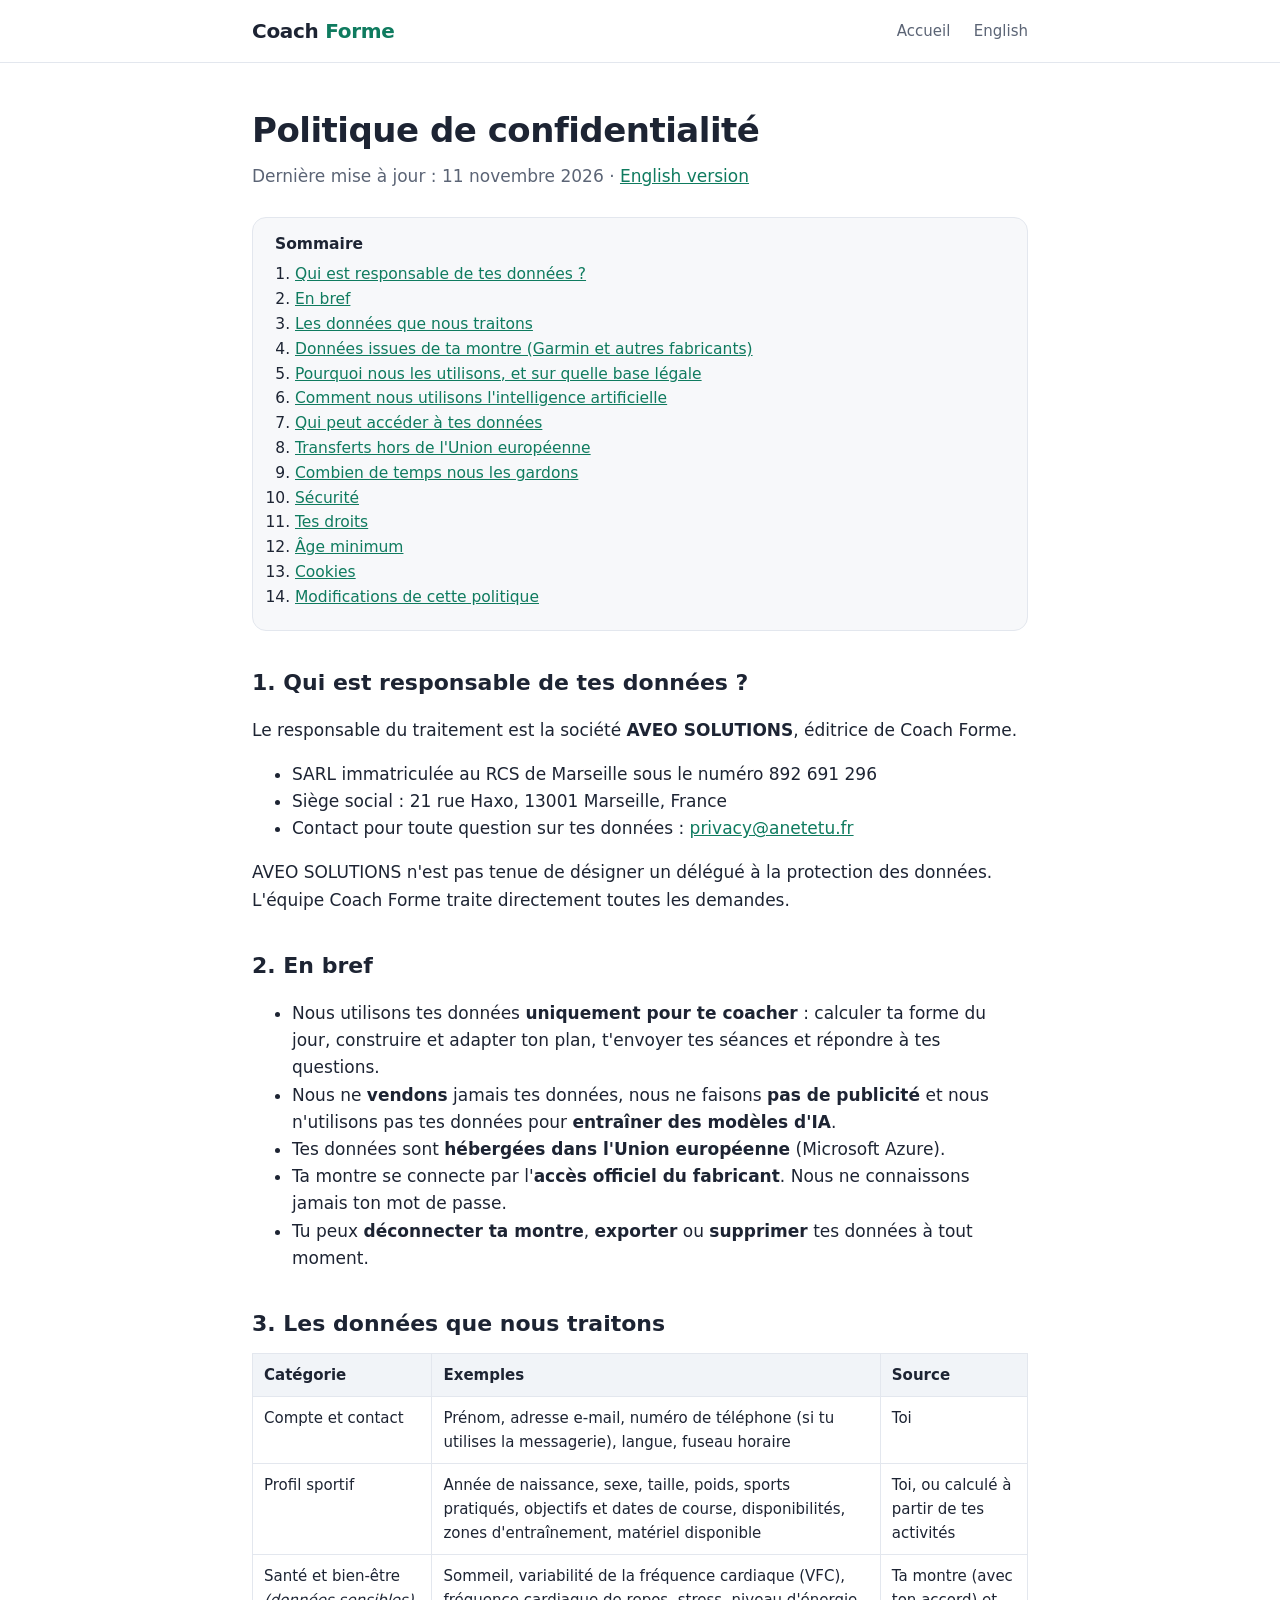
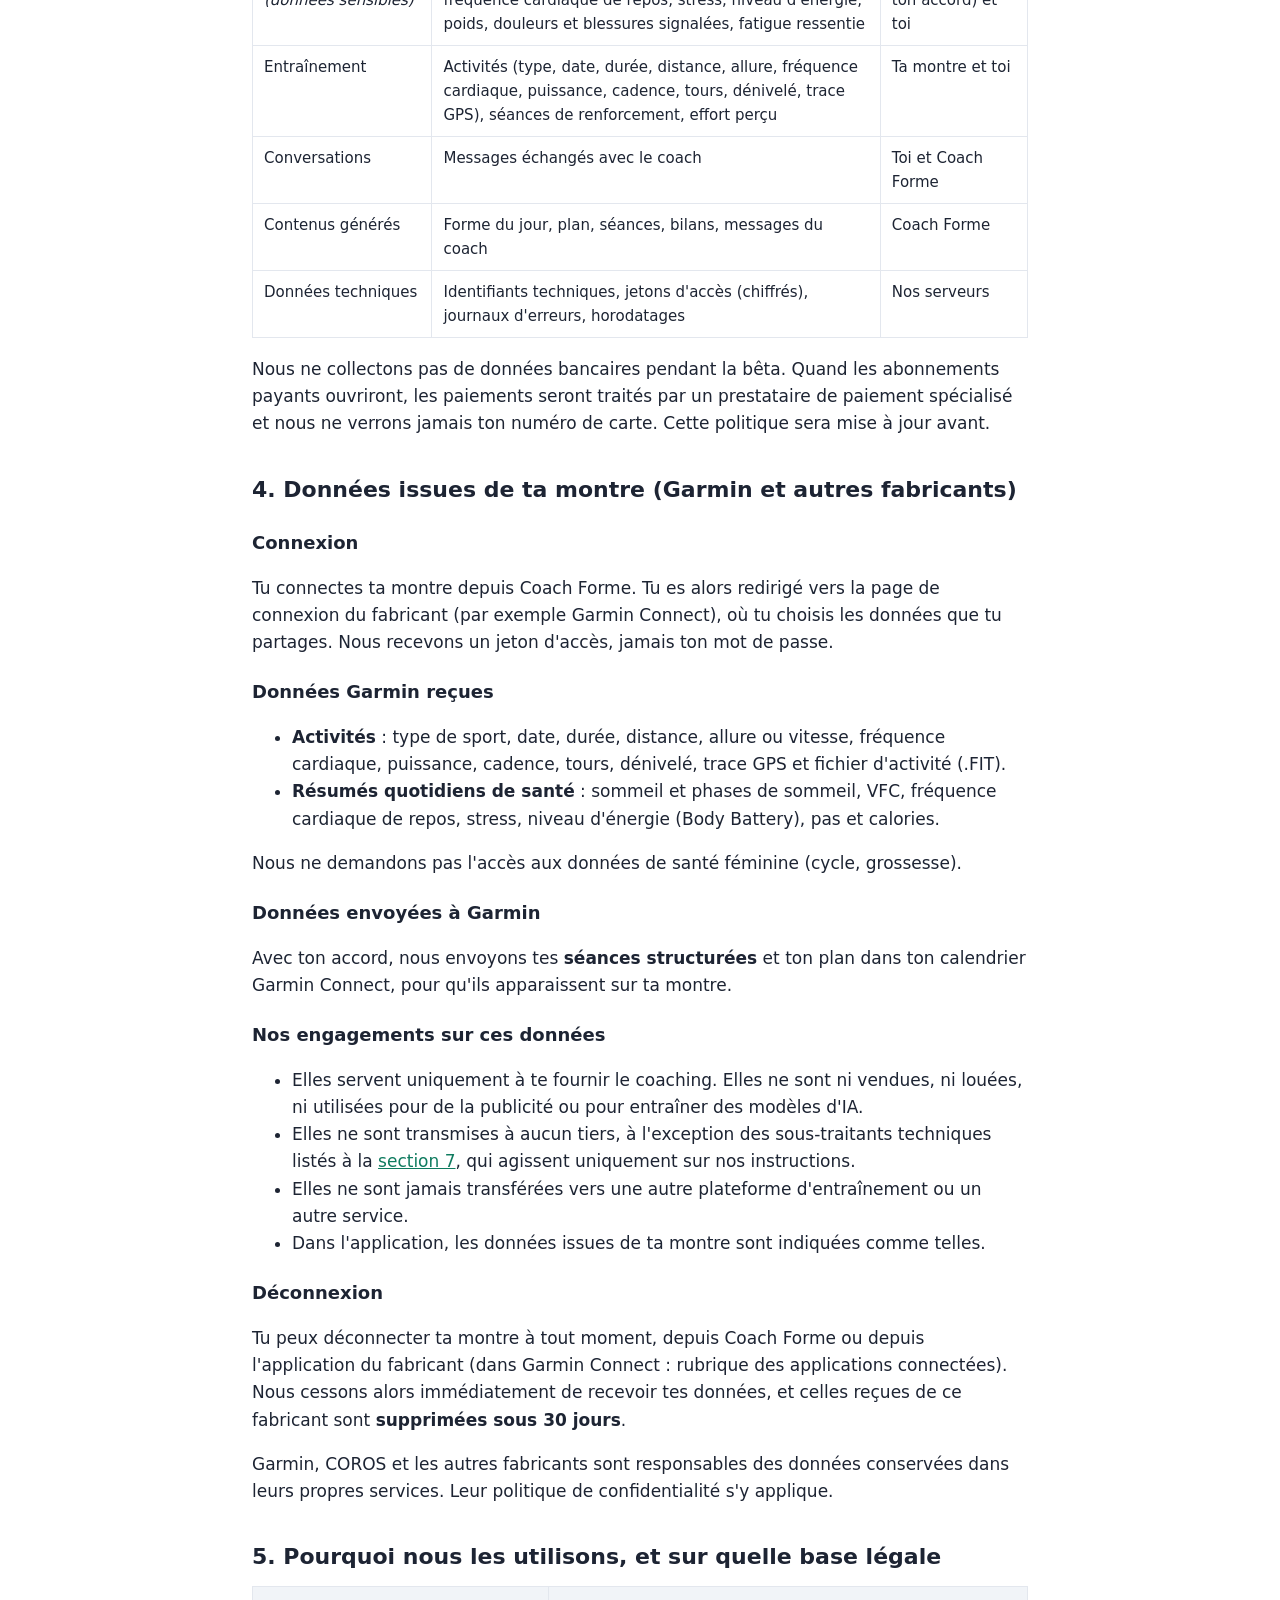
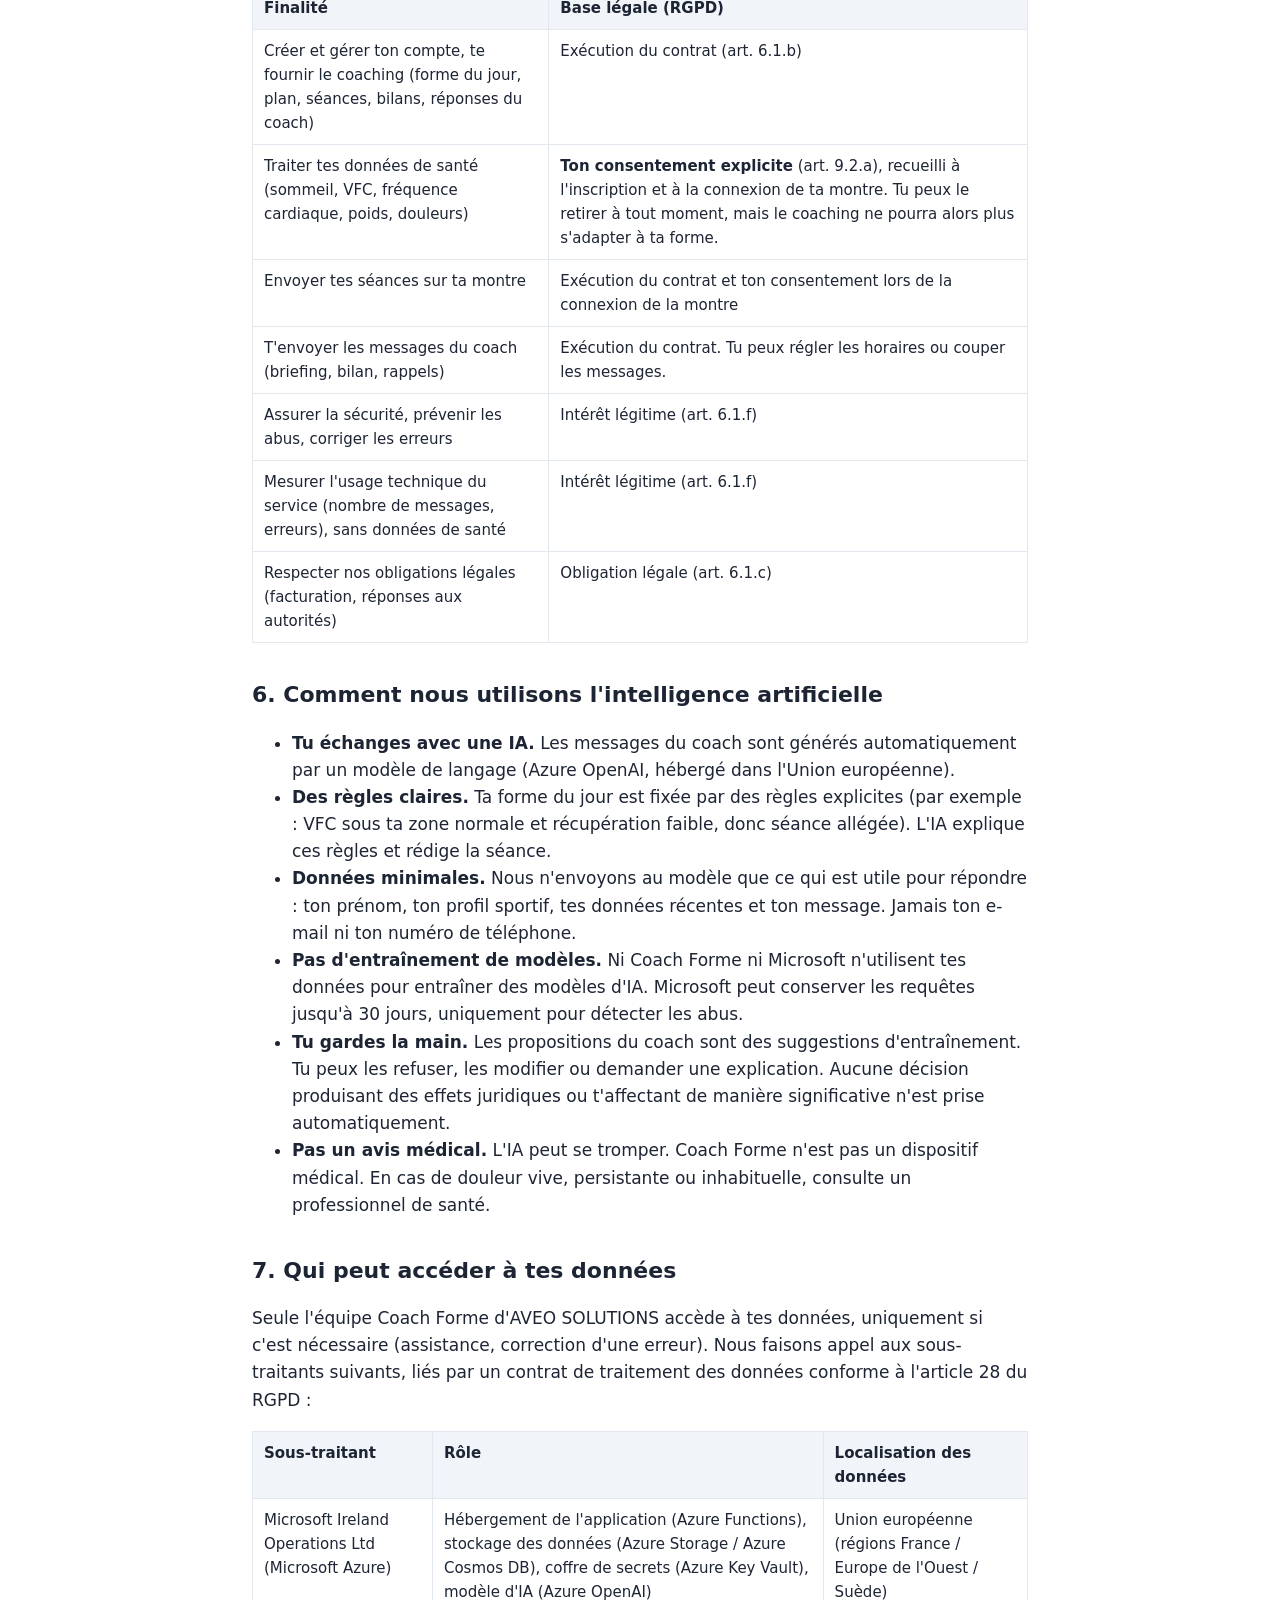
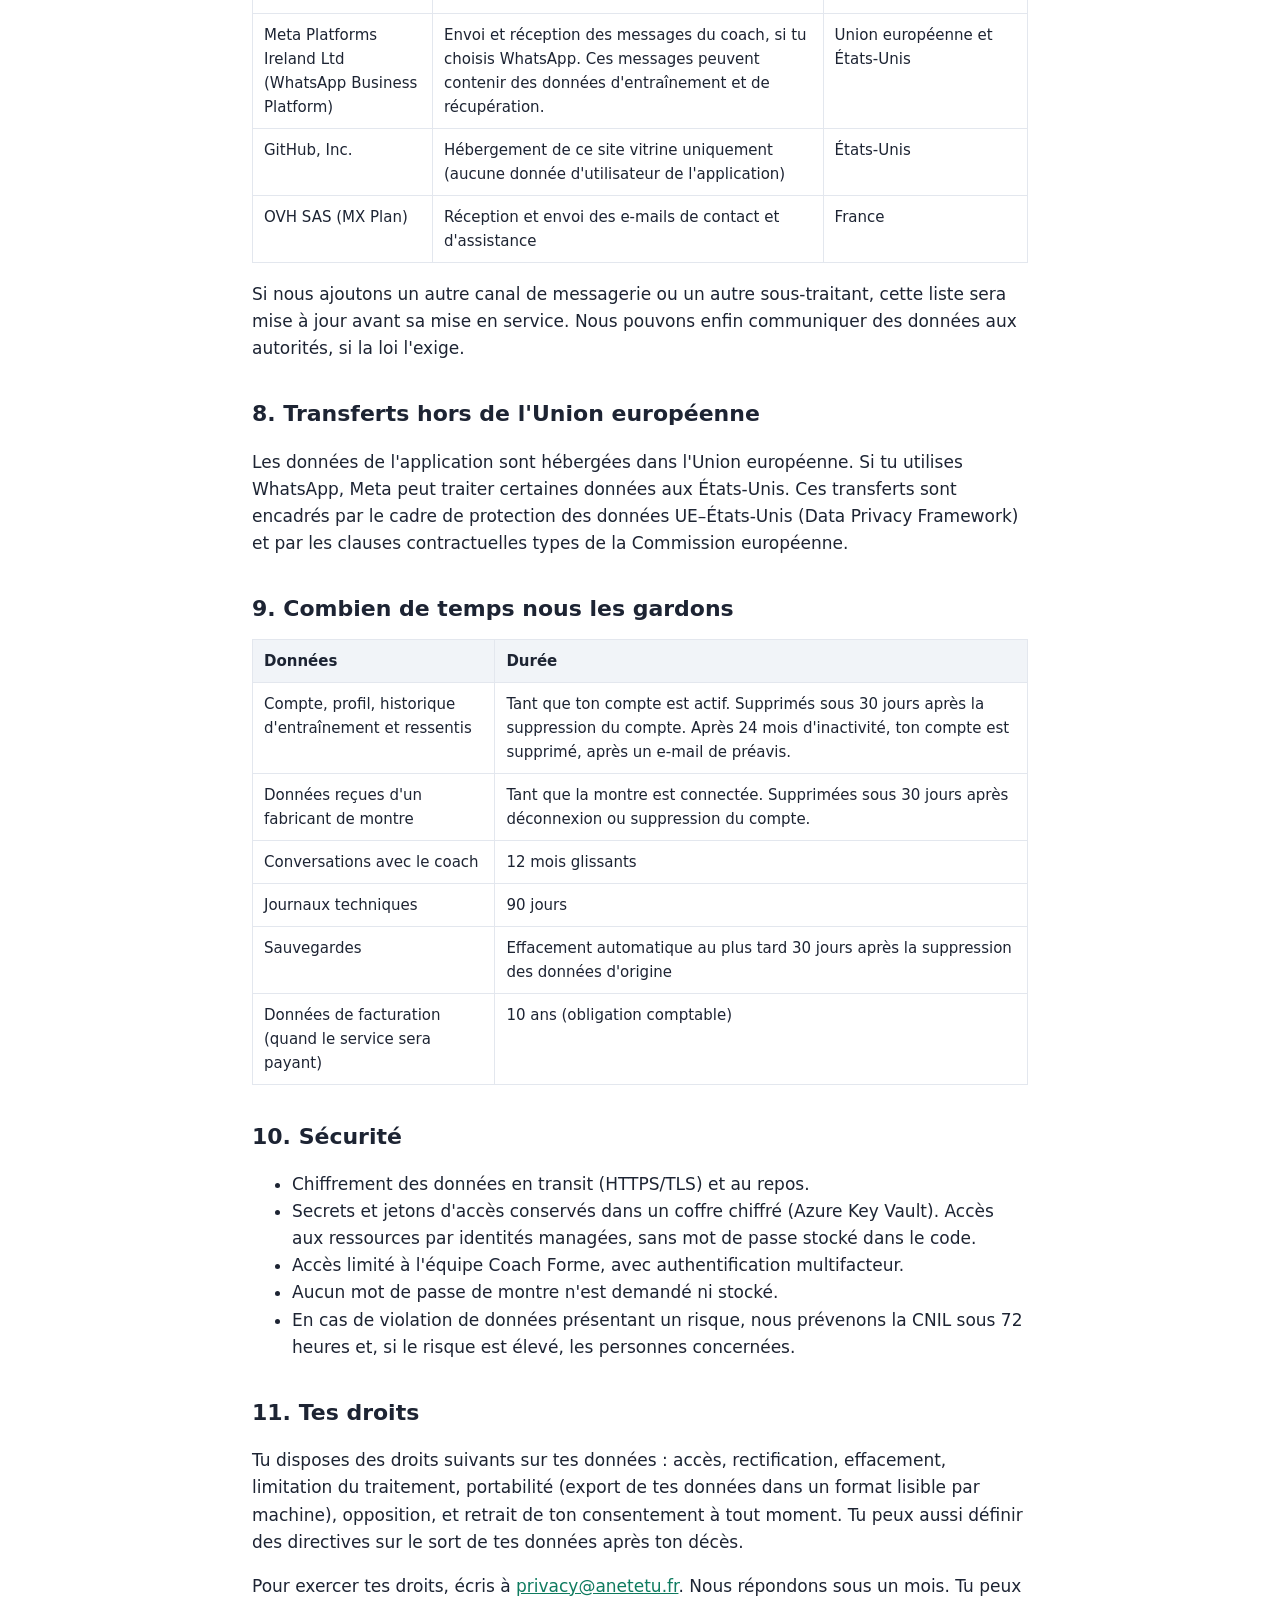
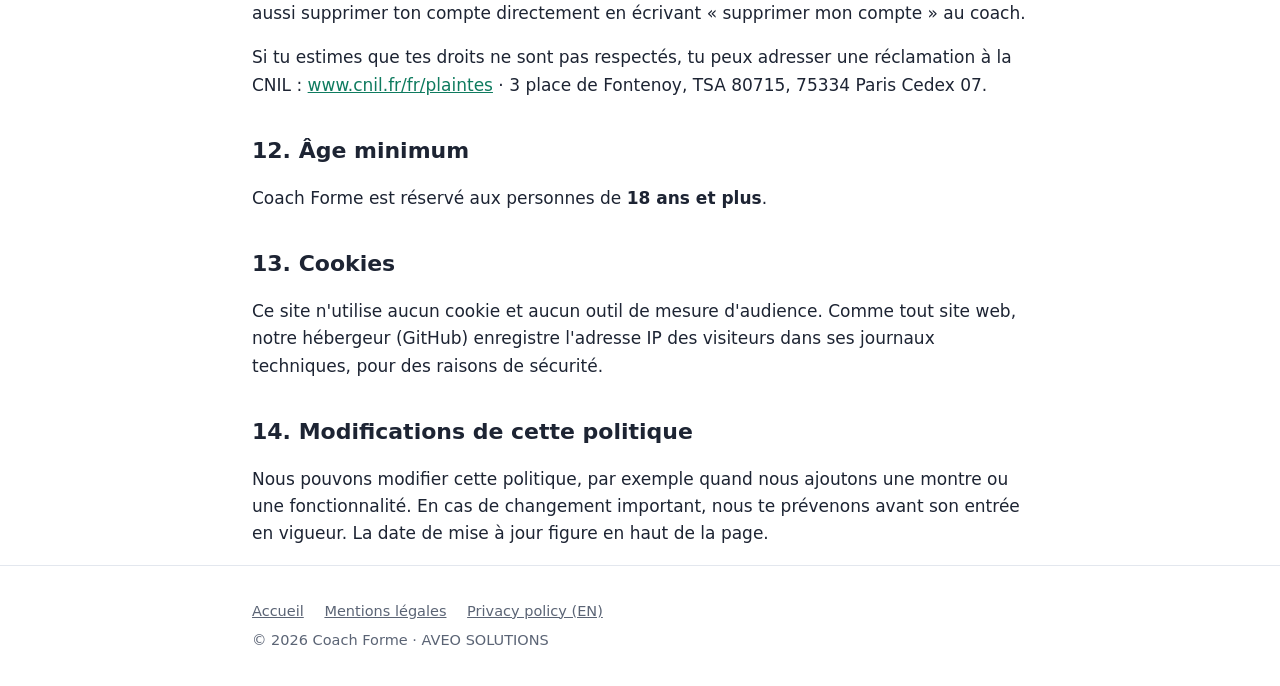
==== confidentialite.html @ 78393c91 "Site Coach Forme : accueil, confidentialité FR/EN, mentions légales" ====
<!DOCTYPE html>
<html lang="fr">
<head>
  <meta charset="utf-8">
  <meta name="viewport" content="width=device-width, initial-scale=1">
  <title>Politique de confidentialité – Coach Forme</title>
  <link rel="stylesheet" href="styles.css">
  <link rel="icon" href="data:image/svg+xml,%3Csvg xmlns=%22http://www.w3.org/2000/svg%22 viewBox=%220 0 100 100%22%3E%3Ctext y=%22.9em%22 font-size=%2290%22%3E%F0%9F%8F%83%3C/text%3E%3C/svg%3E">
</head>
<body class="legal">

<header class="site">
  <div class="wrap">
    <a class="logo" href="index.html">Coach <span>Forme</span></a>
    <nav>
      <a href="index.html">Accueil</a>
      <a href="privacy.html">English</a>
    </nav>
  </div>
</header>

<main class="wrap">
  <h1>Politique de confidentialité</h1>
  <p class="updated">Dernière mise à jour : 11 novembre 2026 · <a href="privacy.html">English version</a></p>

  <div class="toc">
    <strong>Sommaire</strong>
    <ol>
      <li><a href="#qui">Qui est responsable de tes données ?</a></li>
      <li><a href="#bref">En bref</a></li>
      <li><a href="#collecte">Les données que nous traitons</a></li>
      <li><a href="#montres">Données issues de ta montre (Garmin et autres fabricants)</a></li>
      <li><a href="#finalites">Pourquoi nous les utilisons, et sur quelle base légale</a></li>
      <li><a href="#ia">Comment nous utilisons l'intelligence artificielle</a></li>
      <li><a href="#destinataires">Qui peut accéder à tes données</a></li>
      <li><a href="#transferts">Transferts hors de l'Union européenne</a></li>
      <li><a href="#conservation">Combien de temps nous les gardons</a></li>
      <li><a href="#securite">Sécurité</a></li>
      <li><a href="#droits">Tes droits</a></li>
      <li><a href="#age">Âge minimum</a></li>
      <li><a href="#cookies">Cookies</a></li>
      <li><a href="#modifs">Modifications de cette politique</a></li>
    </ol>
  </div>

  <h2 id="qui">1. Qui est responsable de tes données ?</h2>
  <p>Le responsable du traitement est la société <strong>AVEO SOLUTIONS</strong>, éditrice de Coach Forme.</p>
  <ul>
    <li>SARL immatriculée au RCS de Marseille sous le numéro 892 691 296</li>
    <li>Siège social : 21 rue Haxo, 13001 Marseille, France</li>
    <li>Contact pour toute question sur tes données : <a href="mailto:privacy@anetetu.fr">privacy@anetetu.fr</a></li>
  </ul>
  <p>AVEO SOLUTIONS n'est pas tenue de désigner un délégué à la protection des données. L'équipe Coach Forme traite directement toutes les demandes.</p>

  <h2 id="bref">2. En bref</h2>
  <ul>
    <li>Nous utilisons tes données <strong>uniquement pour te coacher</strong> : calculer ta forme du jour, construire et adapter ton plan, t'envoyer tes séances et répondre à tes questions.</li>
    <li>Nous ne <strong>vendons</strong> jamais tes données, nous ne faisons <strong>pas de publicité</strong> et nous n'utilisons pas tes données pour <strong>entraîner des modèles d'IA</strong>.</li>
    <li>Tes données sont <strong>hébergées dans l'Union européenne</strong> (Microsoft Azure).</li>
    <li>Ta montre se connecte par l'<strong>accès officiel du fabricant</strong>. Nous ne connaissons jamais ton mot de passe.</li>
    <li>Tu peux <strong>déconnecter ta montre</strong>, <strong>exporter</strong> ou <strong>supprimer</strong> tes données à tout moment.</li>
  </ul>

  <h2 id="collecte">3. Les données que nous traitons</h2>
  <table>
    <tr><th>Catégorie</th><th>Exemples</th><th>Source</th></tr>
    <tr><td>Compte et contact</td><td>Prénom, adresse e-mail, numéro de téléphone (si tu utilises la messagerie), langue, fuseau horaire</td><td>Toi</td></tr>
    <tr><td>Profil sportif</td><td>Année de naissance, sexe, taille, poids, sports pratiqués, objectifs et dates de course, disponibilités, zones d'entraînement, matériel disponible</td><td>Toi, ou calculé à partir de tes activités</td></tr>
    <tr><td>Santé et bien-être <em>(données sensibles)</em></td><td>Sommeil, variabilité de la fréquence cardiaque (VFC), fréquence cardiaque de repos, stress, niveau d'énergie, poids, douleurs et blessures signalées, fatigue ressentie</td><td>Ta montre (avec ton accord) et toi</td></tr>
    <tr><td>Entraînement</td><td>Activités (type, date, durée, distance, allure, fréquence cardiaque, puissance, cadence, tours, dénivelé, trace GPS), séances de renforcement, effort perçu</td><td>Ta montre et toi</td></tr>
    <tr><td>Conversations</td><td>Messages échangés avec le coach</td><td>Toi et Coach Forme</td></tr>
    <tr><td>Contenus générés</td><td>Forme du jour, plan, séances, bilans, messages du coach</td><td>Coach Forme</td></tr>
    <tr><td>Données techniques</td><td>Identifiants techniques, jetons d'accès (chiffrés), journaux d'erreurs, horodatages</td><td>Nos serveurs</td></tr>
  </table>
  <p>Nous ne collectons pas de données bancaires pendant la bêta. Quand les abonnements payants ouvriront, les paiements seront traités par un prestataire de paiement spécialisé et nous ne verrons jamais ton numéro de carte. Cette politique sera mise à jour avant.</p>

  <h2 id="montres">4. Données issues de ta montre (Garmin et autres fabricants)</h2>
  <h3>Connexion</h3>
  <p>Tu connectes ta montre depuis Coach Forme. Tu es alors redirigé vers la page de connexion du fabricant (par exemple Garmin Connect), où tu choisis les données que tu partages. Nous recevons un jeton d'accès, jamais ton mot de passe.</p>
  <h3>Données Garmin reçues</h3>
  <ul>
    <li><strong>Activités</strong> : type de sport, date, durée, distance, allure ou vitesse, fréquence cardiaque, puissance, cadence, tours, dénivelé, trace GPS et fichier d'activité (.FIT).</li>
    <li><strong>Résumés quotidiens de santé</strong> : sommeil et phases de sommeil, VFC, fréquence cardiaque de repos, stress, niveau d'énergie (Body Battery), pas et calories.</li>
  </ul>
  <p>Nous ne demandons pas l'accès aux données de santé féminine (cycle, grossesse).</p>
  <h3>Données envoyées à Garmin</h3>
  <p>Avec ton accord, nous envoyons tes <strong>séances structurées</strong> et ton plan dans ton calendrier Garmin Connect, pour qu'ils apparaissent sur ta montre.</p>
  <h3>Nos engagements sur ces données</h3>
  <ul>
    <li>Elles servent uniquement à te fournir le coaching. Elles ne sont ni vendues, ni louées, ni utilisées pour de la publicité ou pour entraîner des modèles d'IA.</li>
    <li>Elles ne sont transmises à aucun tiers, à l'exception des sous-traitants techniques listés à la <a href="#destinataires">section 7</a>, qui agissent uniquement sur nos instructions.</li>
    <li>Elles ne sont jamais transférées vers une autre plateforme d'entraînement ou un autre service.</li>
    <li>Dans l'application, les données issues de ta montre sont indiquées comme telles.</li>
  </ul>
  <h3>Déconnexion</h3>
  <p>Tu peux déconnecter ta montre à tout moment, depuis Coach Forme ou depuis l'application du fabricant (dans Garmin Connect : rubrique des applications connectées). Nous cessons alors immédiatement de recevoir tes données, et celles reçues de ce fabricant sont <strong>supprimées sous 30 jours</strong>.</p>
  <p>Garmin, COROS et les autres fabricants sont responsables des données conservées dans leurs propres services. Leur politique de confidentialité s'y applique.</p>

  <h2 id="finalites">5. Pourquoi nous les utilisons, et sur quelle base légale</h2>
  <table>
    <tr><th>Finalité</th><th>Base légale (RGPD)</th></tr>
    <tr><td>Créer et gérer ton compte, te fournir le coaching (forme du jour, plan, séances, bilans, réponses du coach)</td><td>Exécution du contrat (art. 6.1.b)</td></tr>
    <tr><td>Traiter tes données de santé (sommeil, VFC, fréquence cardiaque, poids, douleurs)</td><td><strong>Ton consentement explicite</strong> (art. 9.2.a), recueilli à l'inscription et à la connexion de ta montre. Tu peux le retirer à tout moment, mais le coaching ne pourra alors plus s'adapter à ta forme.</td></tr>
    <tr><td>Envoyer tes séances sur ta montre</td><td>Exécution du contrat et ton consentement lors de la connexion de la montre</td></tr>
    <tr><td>T'envoyer les messages du coach (briefing, bilan, rappels)</td><td>Exécution du contrat. Tu peux régler les horaires ou couper les messages.</td></tr>
    <tr><td>Assurer la sécurité, prévenir les abus, corriger les erreurs</td><td>Intérêt légitime (art. 6.1.f)</td></tr>
    <tr><td>Mesurer l'usage technique du service (nombre de messages, erreurs), sans données de santé</td><td>Intérêt légitime (art. 6.1.f)</td></tr>
    <tr><td>Respecter nos obligations légales (facturation, réponses aux autorités)</td><td>Obligation légale (art. 6.1.c)</td></tr>
  </table>

  <h2 id="ia">6. Comment nous utilisons l'intelligence artificielle</h2>
  <ul>
    <li><strong>Tu échanges avec une IA.</strong> Les messages du coach sont générés automatiquement par un modèle de langage (Azure OpenAI, hébergé dans l'Union européenne).</li>
    <li><strong>Des règles claires.</strong> Ta forme du jour est fixée par des règles explicites (par exemple : VFC sous ta zone normale et récupération faible, donc séance allégée). L'IA explique ces règles et rédige la séance.</li>
    <li><strong>Données minimales.</strong> Nous n'envoyons au modèle que ce qui est utile pour répondre : ton prénom, ton profil sportif, tes données récentes et ton message. Jamais ton e-mail ni ton numéro de téléphone.</li>
    <li><strong>Pas d'entraînement de modèles.</strong> Ni Coach Forme ni Microsoft n'utilisent tes données pour entraîner des modèles d'IA. Microsoft peut conserver les requêtes jusqu'à 30 jours, uniquement pour détecter les abus.</li>
    <li><strong>Tu gardes la main.</strong> Les propositions du coach sont des suggestions d'entraînement. Tu peux les refuser, les modifier ou demander une explication. Aucune décision produisant des effets juridiques ou t'affectant de manière significative n'est prise automatiquement.</li>
    <li><strong>Pas un avis médical.</strong> L'IA peut se tromper. Coach Forme n'est pas un dispositif médical. En cas de douleur vive, persistante ou inhabituelle, consulte un professionnel de santé.</li>
  </ul>

  <h2 id="destinataires">7. Qui peut accéder à tes données</h2>
  <p>Seule l'équipe Coach Forme d'AVEO SOLUTIONS accède à tes données, uniquement si c'est nécessaire (assistance, correction d'une erreur). Nous faisons appel aux sous-traitants suivants, liés par un contrat de traitement des données conforme à l'article 28 du RGPD :</p>
  <table>
    <tr><th>Sous-traitant</th><th>Rôle</th><th>Localisation des données</th></tr>
    <tr><td>Microsoft Ireland Operations Ltd (Microsoft Azure)</td><td>Hébergement de l'application (Azure Functions), stockage des données (Azure Storage / Azure Cosmos DB), coffre de secrets (Azure Key Vault), modèle d'IA (Azure OpenAI)</td><td>Union européenne (régions France / Europe de l'Ouest / Suède)</td></tr>
    <tr><td>Meta Platforms Ireland Ltd (WhatsApp Business Platform)</td><td>Envoi et réception des messages du coach, si tu choisis WhatsApp. Ces messages peuvent contenir des données d'entraînement et de récupération.</td><td>Union européenne et États-Unis</td></tr>
    <tr><td>GitHub, Inc.</td><td>Hébergement de ce site vitrine uniquement (aucune donnée d'utilisateur de l'application)</td><td>États-Unis</td></tr>
    <tr><td>OVH SAS (MX Plan)</td><td>Réception et envoi des e-mails de contact et d'assistance</td><td>France</td></tr>
  </table>
  <p>Si nous ajoutons un autre canal de messagerie ou un autre sous-traitant, cette liste sera mise à jour avant sa mise en service. Nous pouvons enfin communiquer des données aux autorités, si la loi l'exige.</p>

  <h2 id="transferts">8. Transferts hors de l'Union européenne</h2>
  <p>Les données de l'application sont hébergées dans l'Union européenne. Si tu utilises WhatsApp, Meta peut traiter certaines données aux États-Unis. Ces transferts sont encadrés par le cadre de protection des données UE–États-Unis (Data Privacy Framework) et par les clauses contractuelles types de la Commission européenne.</p>

  <h2 id="conservation">9. Combien de temps nous les gardons</h2>
  <table>
    <tr><th>Données</th><th>Durée</th></tr>
    <tr><td>Compte, profil, historique d'entraînement et ressentis</td><td>Tant que ton compte est actif. Supprimés sous 30 jours après la suppression du compte. Après 24 mois d'inactivité, ton compte est supprimé, après un e-mail de préavis.</td></tr>
    <tr><td>Données reçues d'un fabricant de montre</td><td>Tant que la montre est connectée. Supprimées sous 30 jours après déconnexion ou suppression du compte.</td></tr>
    <tr><td>Conversations avec le coach</td><td>12 mois glissants</td></tr>
    <tr><td>Journaux techniques</td><td>90 jours</td></tr>
    <tr><td>Sauvegardes</td><td>Effacement automatique au plus tard 30 jours après la suppression des données d'origine</td></tr>
    <tr><td>Données de facturation (quand le service sera payant)</td><td>10 ans (obligation comptable)</td></tr>
  </table>

  <h2 id="securite">10. Sécurité</h2>
  <ul>
    <li>Chiffrement des données en transit (HTTPS/TLS) et au repos.</li>
    <li>Secrets et jetons d'accès conservés dans un coffre chiffré (Azure Key Vault). Accès aux ressources par identités managées, sans mot de passe stocké dans le code.</li>
    <li>Accès limité à l'équipe Coach Forme, avec authentification multifacteur.</li>
    <li>Aucun mot de passe de montre n'est demandé ni stocké.</li>
    <li>En cas de violation de données présentant un risque, nous prévenons la CNIL sous 72 heures et, si le risque est élevé, les personnes concernées.</li>
  </ul>

  <h2 id="droits">11. Tes droits</h2>
  <p>Tu disposes des droits suivants sur tes données : accès, rectification, effacement, limitation du traitement, portabilité (export de tes données dans un format lisible par machine), opposition, et retrait de ton consentement à tout moment. Tu peux aussi définir des directives sur le sort de tes données après ton décès.</p>
  <p>Pour exercer tes droits, écris à <a href="mailto:privacy@anetetu.fr">privacy@anetetu.fr</a>. Nous répondons sous un mois. Tu peux aussi supprimer ton compte directement en écrivant « supprimer mon compte » au coach.</p>
  <p>Si tu estimes que tes droits ne sont pas respectés, tu peux adresser une réclamation à la CNIL : <a href="https://www.cnil.fr/fr/plaintes">www.cnil.fr/fr/plaintes</a> · 3 place de Fontenoy, TSA 80715, 75334 Paris Cedex 07.</p>

  <h2 id="age">12. Âge minimum</h2>
  <p>Coach Forme est réservé aux personnes de <strong>18 ans et plus</strong>.</p>

  <h2 id="cookies">13. Cookies</h2>
  <p>Ce site n'utilise aucun cookie et aucun outil de mesure d'audience. Comme tout site web, notre hébergeur (GitHub) enregistre l'adresse IP des visiteurs dans ses journaux techniques, pour des raisons de sécurité.</p>

  <h2 id="modifs">14. Modifications de cette politique</h2>
  <p>Nous pouvons modifier cette politique, par exemple quand nous ajoutons une montre ou une fonctionnalité. En cas de changement important, nous te prévenons avant son entrée en vigueur. La date de mise à jour figure en haut de la page.</p>
</main>

<footer class="site">
  <div class="wrap">
    <p>
      <a href="index.html">Accueil</a>
      <a href="mentions-legales.html">Mentions légales</a>
      <a href="privacy.html">Privacy policy (EN)</a>
    </p>
    <p>© 2026 Coach Forme · AVEO SOLUTIONS</p>
  </div>
</footer>

</body>
</html>
---- styles.css ----
:root {
  --bg: #f7f8fa;
  --card: #ffffff;
  --ink: #1d2433;
  --muted: #5b6475;
  --line: #e3e7ee;
  --brand: #0f7b5f;
  --brand-dark: #0a5c47;
  --accent: #ff7a3d;
  --radius: 14px;
}

* { box-sizing: border-box; }

html { scroll-behavior: smooth; }

body {
  margin: 0;
  font-family: system-ui, -apple-system, "Segoe UI", Roboto, "Helvetica Neue", Arial, sans-serif;
  font-size: 17px;
  line-height: 1.6;
  color: var(--ink);
  background: var(--bg);
}

a { color: var(--brand); }
a:hover { color: var(--brand-dark); }

.wrap { max-width: 980px; margin: 0 auto; padding: 0 22px; }

header.site {
  background: var(--card);
  border-bottom: 1px solid var(--line);
  position: sticky;
  top: 0;
  z-index: 10;
}
header.site .wrap {
  display: flex;
  align-items: center;
  justify-content: space-between;
  height: 62px;
}
.logo {
  font-weight: 800;
  font-size: 20px;
  color: var(--ink);
  text-decoration: none;
  letter-spacing: -0.3px;
}
.logo span { color: var(--brand); }
nav a {
  margin-left: 18px;
  font-size: 15px;
  color: var(--muted);
  text-decoration: none;
}
nav a:hover { color: var(--ink); }

.hero {
  padding: 72px 0 56px;
  background: linear-gradient(160deg, #e9f6f1 0%, #f7f8fa 60%);
}
.hero h1 {
  font-size: 44px;
  line-height: 1.12;
  margin: 0 0 16px;
  letter-spacing: -1px;
}
.hero p.lead {
  font-size: 20px;
  color: var(--muted);
  max-width: 680px;
  margin: 0 0 28px;
}
.badge {
  display: inline-block;
  background: #fff3ec;
  color: #b4471a;
  border: 1px solid #ffd7c2;
  border-radius: 999px;
  padding: 4px 12px;
  font-size: 14px;
  font-weight: 600;
  margin-bottom: 18px;
}
.btn {
  display: inline-block;
  background: var(--brand);
  color: #fff;
  padding: 13px 22px;
  border-radius: 10px;
  font-weight: 700;
  text-decoration: none;
}
.btn:hover { background: var(--brand-dark); color: #fff; }
.btn.ghost {
  background: transparent;
  color: var(--brand);
  border: 2px solid var(--brand);
  margin-left: 10px;
}

section { padding: 56px 0; }
section h2 {
  font-size: 30px;
  margin: 0 0 10px;
  letter-spacing: -0.5px;
}
section p.sub { color: var(--muted); margin: 0 0 28px; }

.grid {
  display: grid;
  grid-template-columns: repeat(auto-fit, minmax(210px, 1fr));
  gap: 18px;
}
.card {
  background: var(--card);
  border: 1px solid var(--line);
  border-radius: var(--radius);
  padding: 22px;
}
.card .icon { font-size: 28px; }
.card h3 { margin: 8px 0 6px; font-size: 18px; }
.card p { margin: 0; color: var(--muted); font-size: 15.5px; }

.devices { display: flex; flex-wrap: wrap; gap: 12px; }
.device {
  background: var(--card);
  border: 1px solid var(--line);
  border-radius: 10px;
  padding: 10px 16px;
  font-weight: 600;
}
.device small { display: block; font-weight: 400; color: var(--muted); }

.notice {
  background: #fffbea;
  border: 1px solid #f3e3a1;
  border-radius: var(--radius);
  padding: 16px 20px;
  font-size: 15.5px;
}

footer.site {
  border-top: 1px solid var(--line);
  background: var(--card);
  padding: 28px 0;
  font-size: 14.5px;
  color: var(--muted);
}
footer.site a { color: var(--muted); margin-right: 16px; }
footer.site p { margin: 6px 0; }

/* Legal pages */
.legal { background: var(--card); }
.legal .wrap { max-width: 820px; }
.legal h1 { font-size: 34px; margin: 40px 0 6px; letter-spacing: -0.5px; }
.legal .updated { color: var(--muted); margin: 0 0 26px; }
.legal h2 { font-size: 22px; margin: 34px 0 10px; }
.legal h3 { font-size: 18px; margin: 22px 0 8px; }
.legal table {
  width: 100%;
  border-collapse: collapse;
  margin: 12px 0 18px;
  font-size: 15px;
}
.legal th, .legal td {
  border: 1px solid var(--line);
  padding: 9px 11px;
  text-align: left;
  vertical-align: top;
}
.legal th { background: #f1f4f8; }
.legal .toc {
  background: #f7f8fa;
  border: 1px solid var(--line);
  border-radius: var(--radius);
  padding: 14px 22px;
  font-size: 15.5px;
}
.legal .toc ol { margin: 6px 0; padding-left: 20px; }

.todo {
  background: #fff2a8;
  border-radius: 4px;
  padding: 0 4px;
  font-weight: 600;
}

@media (max-width: 640px) {
  .hero h1 { font-size: 32px; }
  .hero p.lead { font-size: 18px; }
  nav a { margin-left: 12px; font-size: 14px; }
  .btn.ghost { margin: 10px 0 0; }
}
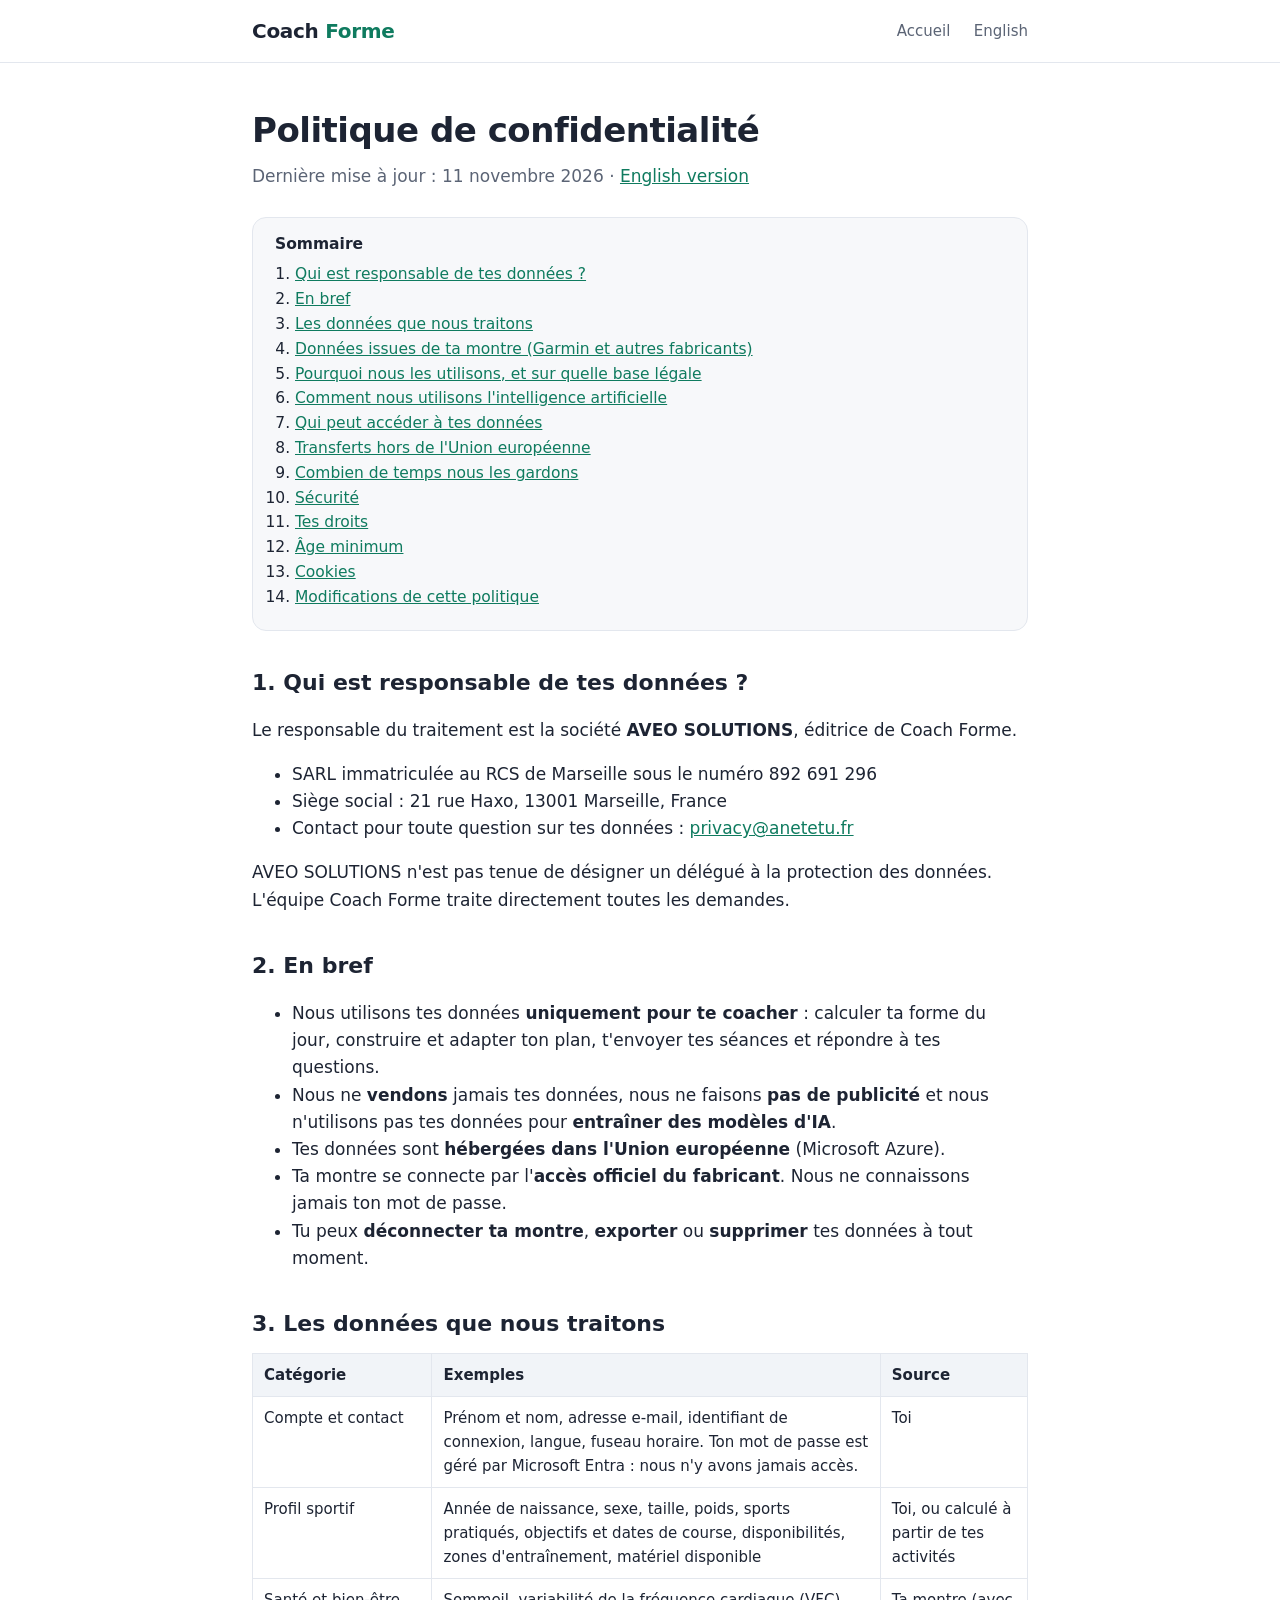
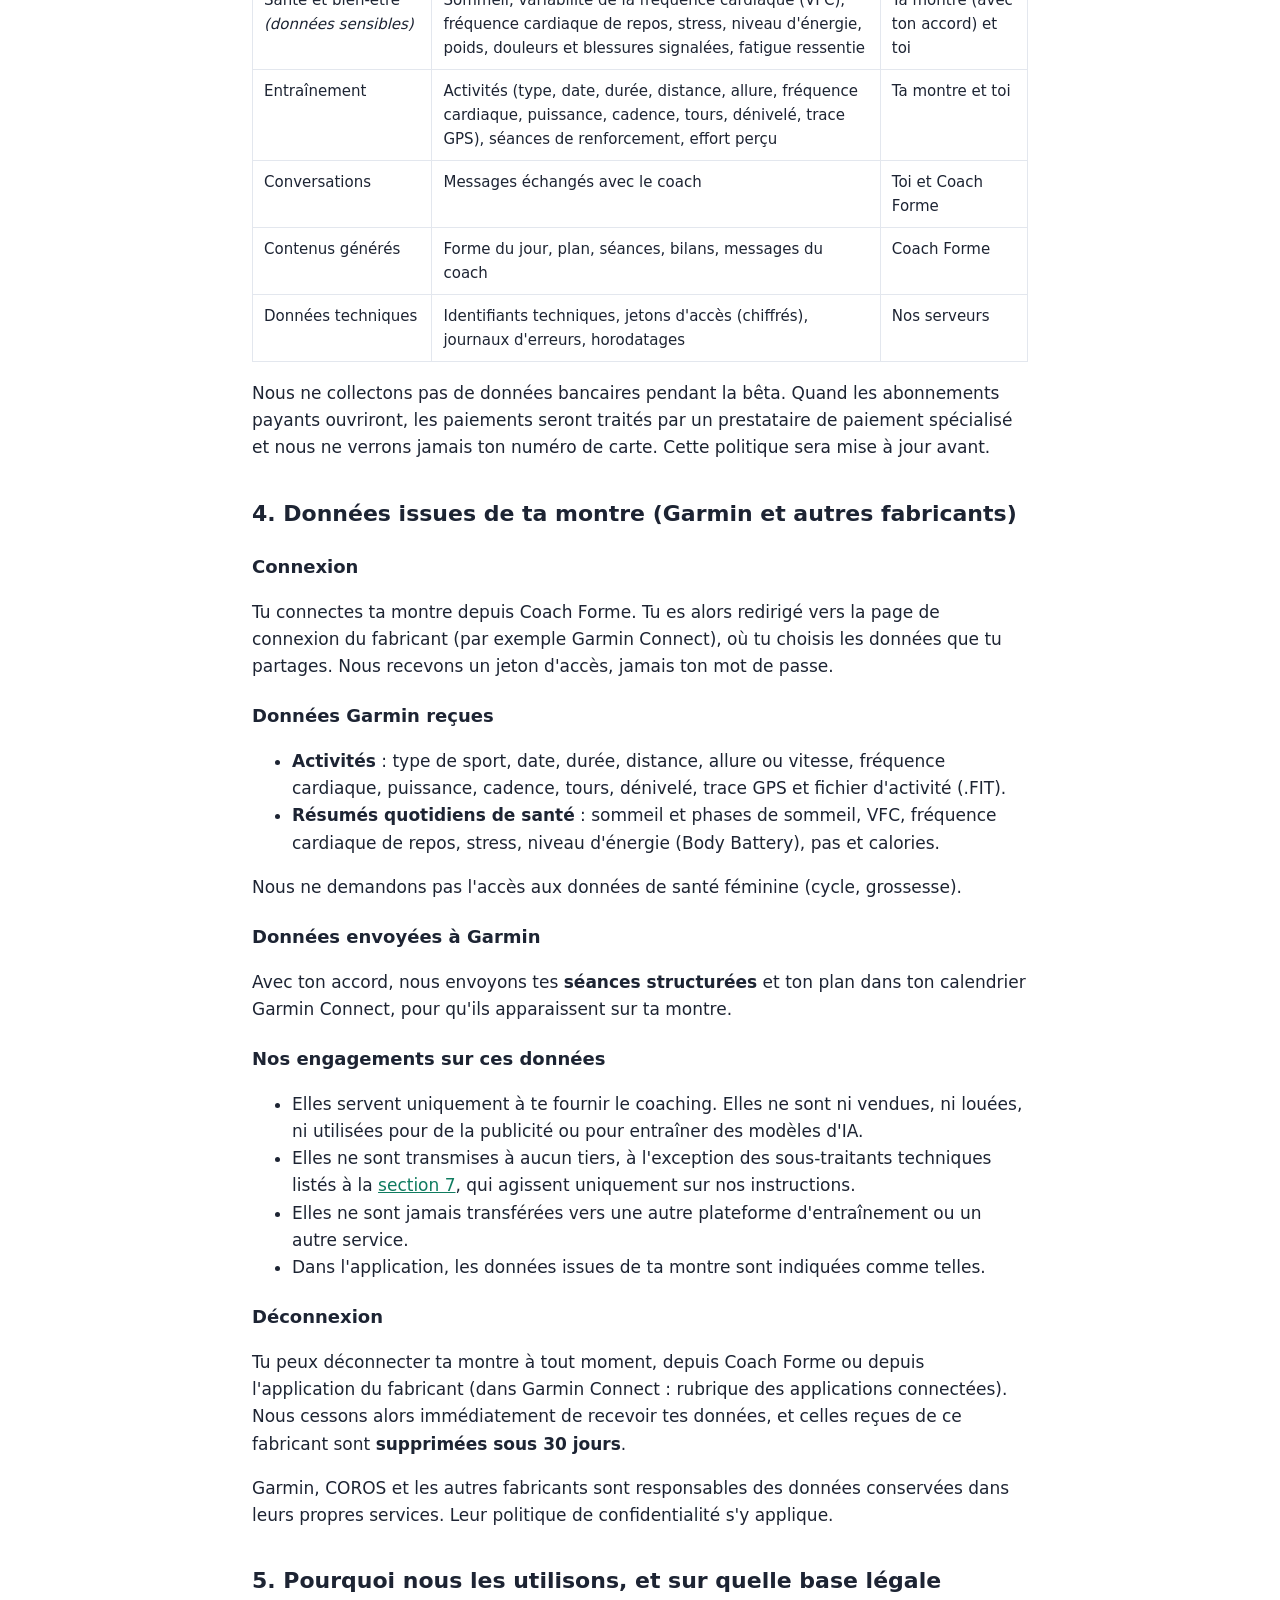
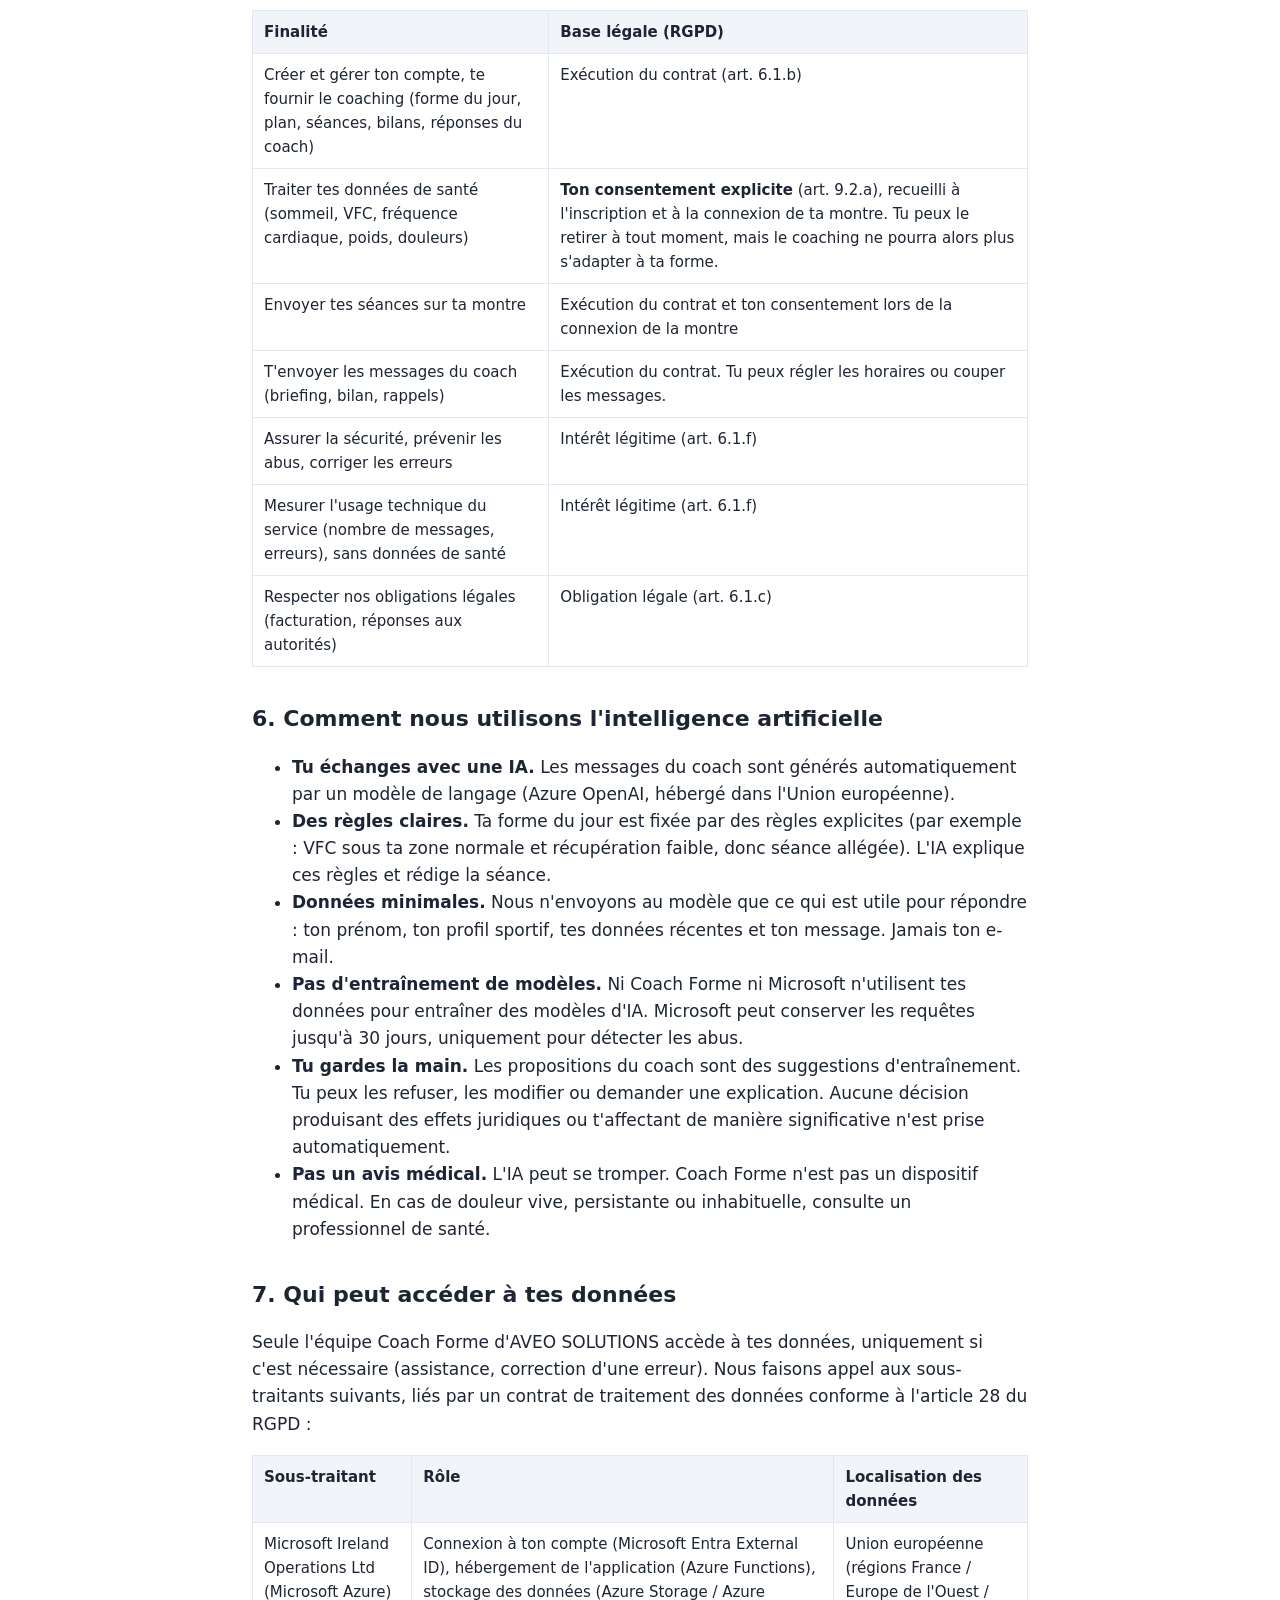
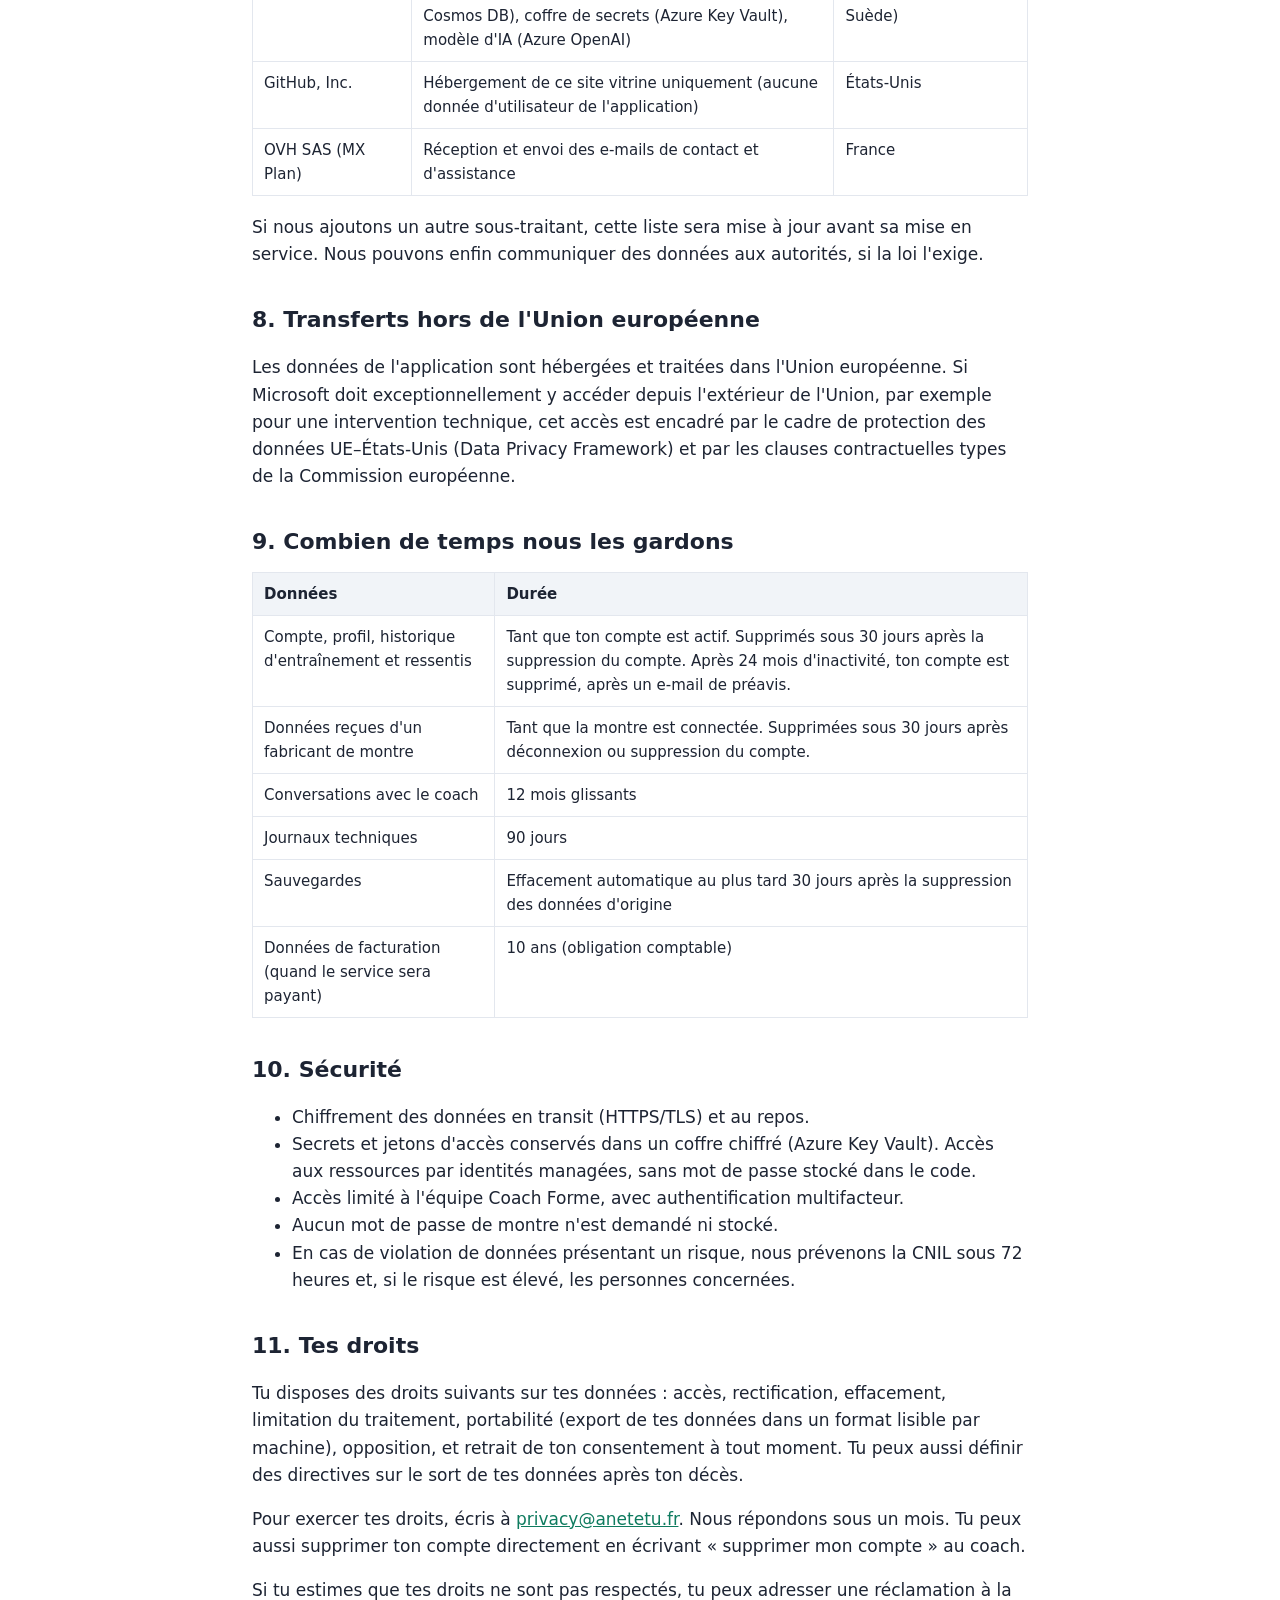
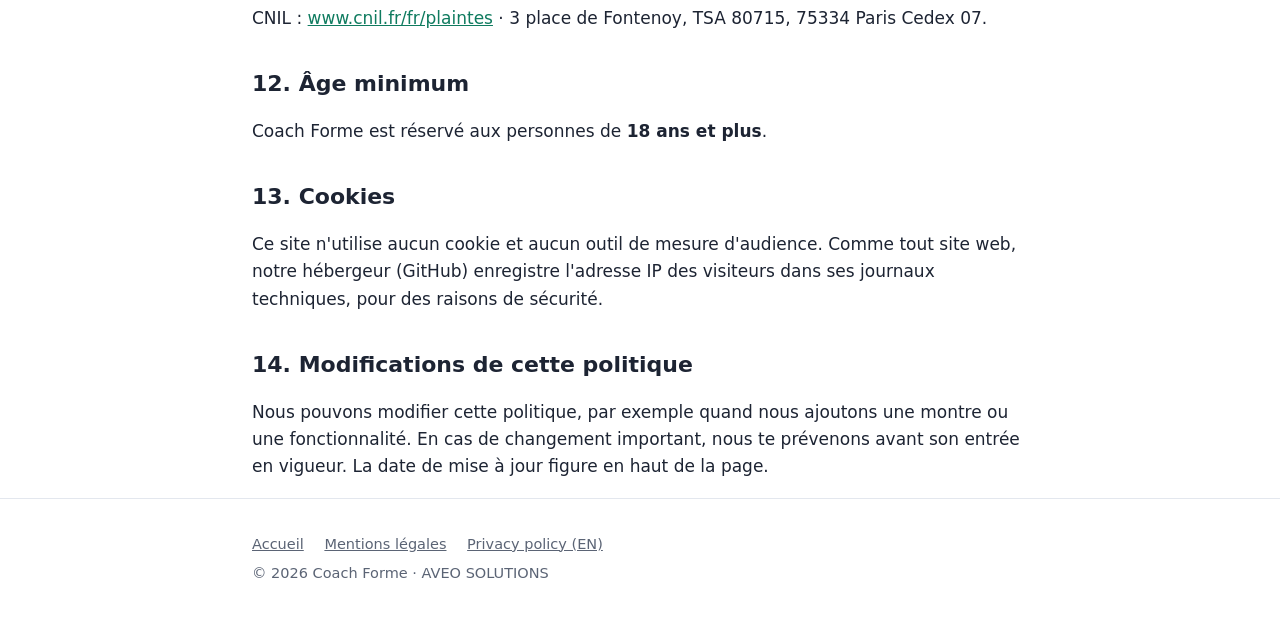
==== commit 42a87844: "Politique de confidentialité : connexion via Microsoft Entra External ID, retrait de WhatsApp Co-aut" ====
--- a/confidentialite.html
+++ b/confidentialite.html
@@ -64,7 +64,7 @@
   <h2 id="collecte">3. Les données que nous traitons</h2>
   <table>
     <tr><th>Catégorie</th><th>Exemples</th><th>Source</th></tr>
-    <tr><td>Compte et contact</td><td>Prénom, adresse e-mail, numéro de téléphone (si tu utilises la messagerie), langue, fuseau horaire</td><td>Toi</td></tr>
+    <tr><td>Compte et contact</td><td>Prénom et nom, adresse e-mail, identifiant de connexion, langue, fuseau horaire. Ton mot de passe est géré par Microsoft Entra : nous n'y avons jamais accès.</td><td>Toi</td></tr>
     <tr><td>Profil sportif</td><td>Année de naissance, sexe, taille, poids, sports pratiqués, objectifs et dates de course, disponibilités, zones d'entraînement, matériel disponible</td><td>Toi, ou calculé à partir de tes activités</td></tr>
     <tr><td>Santé et bien-être <em>(données sensibles)</em></td><td>Sommeil, variabilité de la fréquence cardiaque (VFC), fréquence cardiaque de repos, stress, niveau d'énergie, poids, douleurs et blessures signalées, fatigue ressentie</td><td>Ta montre (avec ton accord) et toi</td></tr>
     <tr><td>Entraînement</td><td>Activités (type, date, durée, distance, allure, fréquence cardiaque, puissance, cadence, tours, dénivelé, trace GPS), séances de renforcement, effort perçu</td><td>Ta montre et toi</td></tr>
@@ -112,7 +112,7 @@
   <ul>
     <li><strong>Tu échanges avec une IA.</strong> Les messages du coach sont générés automatiquement par un modèle de langage (Azure OpenAI, hébergé dans l'Union européenne).</li>
     <li><strong>Des règles claires.</strong> Ta forme du jour est fixée par des règles explicites (par exemple : VFC sous ta zone normale et récupération faible, donc séance allégée). L'IA explique ces règles et rédige la séance.</li>
-    <li><strong>Données minimales.</strong> Nous n'envoyons au modèle que ce qui est utile pour répondre : ton prénom, ton profil sportif, tes données récentes et ton message. Jamais ton e-mail ni ton numéro de téléphone.</li>
+    <li><strong>Données minimales.</strong> Nous n'envoyons au modèle que ce qui est utile pour répondre : ton prénom, ton profil sportif, tes données récentes et ton message. Jamais ton e-mail.</li>
     <li><strong>Pas d'entraînement de modèles.</strong> Ni Coach Forme ni Microsoft n'utilisent tes données pour entraîner des modèles d'IA. Microsoft peut conserver les requêtes jusqu'à 30 jours, uniquement pour détecter les abus.</li>
     <li><strong>Tu gardes la main.</strong> Les propositions du coach sont des suggestions d'entraînement. Tu peux les refuser, les modifier ou demander une explication. Aucune décision produisant des effets juridiques ou t'affectant de manière significative n'est prise automatiquement.</li>
     <li><strong>Pas un avis médical.</strong> L'IA peut se tromper. Coach Forme n'est pas un dispositif médical. En cas de douleur vive, persistante ou inhabituelle, consulte un professionnel de santé.</li>
@@ -122,15 +122,14 @@
   <p>Seule l'équipe Coach Forme d'AVEO SOLUTIONS accède à tes données, uniquement si c'est nécessaire (assistance, correction d'une erreur). Nous faisons appel aux sous-traitants suivants, liés par un contrat de traitement des données conforme à l'article 28 du RGPD :</p>
   <table>
     <tr><th>Sous-traitant</th><th>Rôle</th><th>Localisation des données</th></tr>
-    <tr><td>Microsoft Ireland Operations Ltd (Microsoft Azure)</td><td>Hébergement de l'application (Azure Functions), stockage des données (Azure Storage / Azure Cosmos DB), coffre de secrets (Azure Key Vault), modèle d'IA (Azure OpenAI)</td><td>Union européenne (régions France / Europe de l'Ouest / Suède)</td></tr>
-    <tr><td>Meta Platforms Ireland Ltd (WhatsApp Business Platform)</td><td>Envoi et réception des messages du coach, si tu choisis WhatsApp. Ces messages peuvent contenir des données d'entraînement et de récupération.</td><td>Union européenne et États-Unis</td></tr>
+    <tr><td>Microsoft Ireland Operations Ltd (Microsoft Azure)</td><td>Connexion à ton compte (Microsoft Entra External ID), hébergement de l'application (Azure Functions), stockage des données (Azure Storage / Azure Cosmos DB), coffre de secrets (Azure Key Vault), modèle d'IA (Azure OpenAI)</td><td>Union européenne (régions France / Europe de l'Ouest / Suède)</td></tr>
     <tr><td>GitHub, Inc.</td><td>Hébergement de ce site vitrine uniquement (aucune donnée d'utilisateur de l'application)</td><td>États-Unis</td></tr>
     <tr><td>OVH SAS (MX Plan)</td><td>Réception et envoi des e-mails de contact et d'assistance</td><td>France</td></tr>
   </table>
-  <p>Si nous ajoutons un autre canal de messagerie ou un autre sous-traitant, cette liste sera mise à jour avant sa mise en service. Nous pouvons enfin communiquer des données aux autorités, si la loi l'exige.</p>
+  <p>Si nous ajoutons un autre sous-traitant, cette liste sera mise à jour avant sa mise en service. Nous pouvons enfin communiquer des données aux autorités, si la loi l'exige.</p>
 
   <h2 id="transferts">8. Transferts hors de l'Union européenne</h2>
-  <p>Les données de l'application sont hébergées dans l'Union européenne. Si tu utilises WhatsApp, Meta peut traiter certaines données aux États-Unis. Ces transferts sont encadrés par le cadre de protection des données UE–États-Unis (Data Privacy Framework) et par les clauses contractuelles types de la Commission européenne.</p>
+  <p>Les données de l'application sont hébergées et traitées dans l'Union européenne. Si Microsoft doit exceptionnellement y accéder depuis l'extérieur de l'Union, par exemple pour une intervention technique, cet accès est encadré par le cadre de protection des données UE–États-Unis (Data Privacy Framework) et par les clauses contractuelles types de la Commission européenne.</p>
 
   <h2 id="conservation">9. Combien de temps nous les gardons</h2>
   <table>
